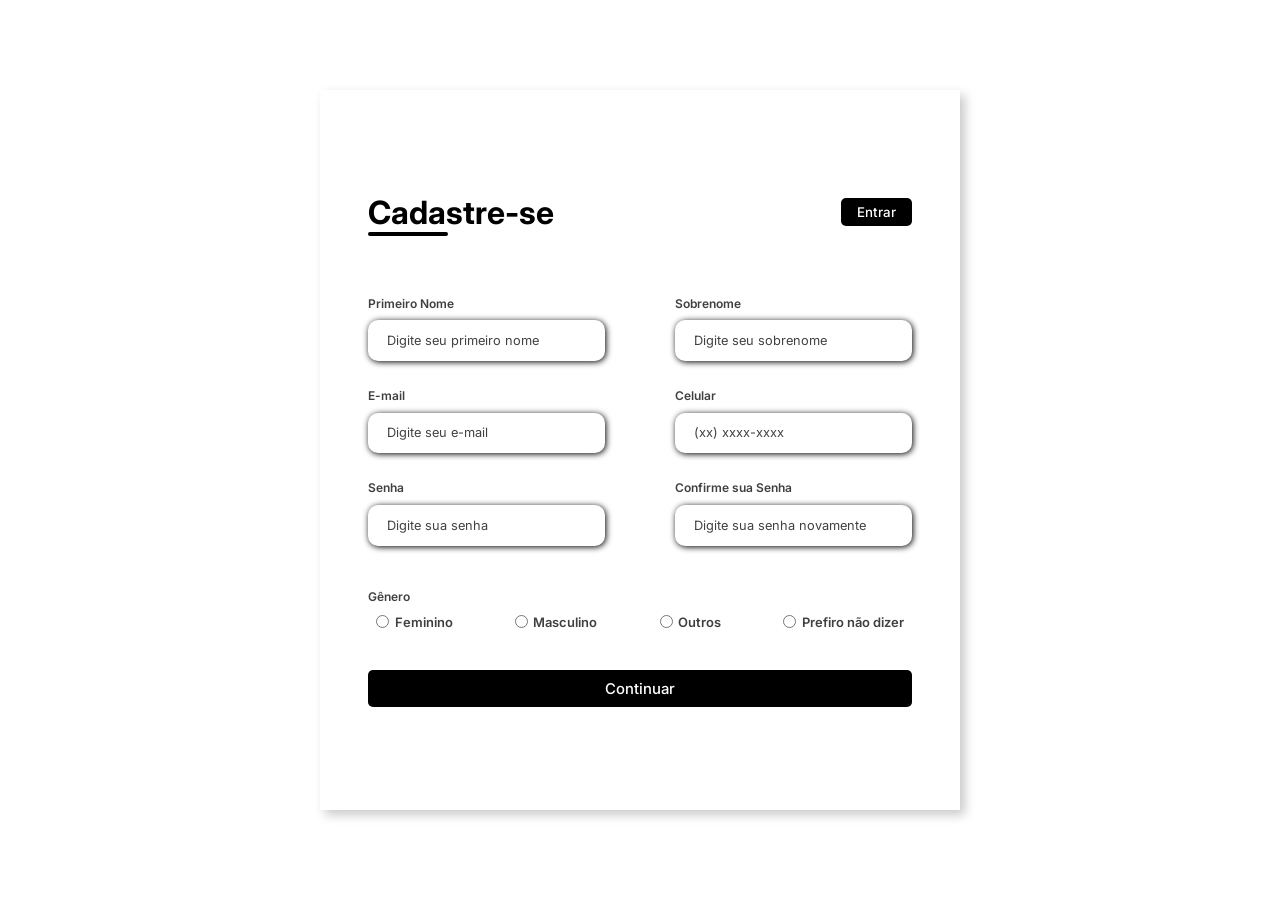
==== formulario.html @ 81097049 "att final" ====
<!DOCTYPE html>
<html lang="pt-br">

<head>
    <meta charset="UTF-8">
    <meta http-equiv="X-UA-Compatible" content="IE=edge">
    <meta name="viewport" content="width=device-width, initial-scale=1.0">
    <link rel="stylesheet" href="./styles/formulario.css">
    <link rel="stylesheet" href="assets/css/style.css">
    <title>Formulário</title>
</head>

<body>
    <div class="container">
        <div class="form-image">
            <img src="/pictures/undraw_building-a-website_1wrp.svg" alt="">
        </div>
        <div class="form">
            <form action="#">
                <div class="form-header">
                    <div class="title">
                        <h1>Cadastre-se</h1>
                    </div>
                    <div class="login-button">
                        <button><a href="index.html">Entrar</a></button>
                    </div>
                </div>

                <div class="input-group">
                    <div class="input-box">
                        <label for="firstname">Primeiro Nome</label>
                        <input id="firstname" type="text" name="firstname" placeholder="Digite seu primeiro nome"
                            required>
                    </div>

                    <div class="input-box">
                        <label for="lastname">Sobrenome</label>
                        <input id="lastname" type="text" name="lastname" placeholder="Digite seu sobrenome" required>
                    </div>
                    <div class="input-box">
                        <label for="email">E-mail</label>
                        <input id="email" type="email" name="email" placeholder="Digite seu e-mail" required>
                    </div>

                    <div class="input-box">
                        <label for="number">Celular</label>
                        <input id="number" type="tel" name="number" placeholder="(xx) xxxx-xxxx" required>
                    </div>

                    <div class="input-box">
                        <label for="password">Senha</label>
                        <input id="password" type="password" name="password" placeholder="Digite sua senha" required>
                    </div>


                    <div class="input-box">
                        <label for="confirmPassword">Confirme sua Senha</label>
                        <input id="confirmPassword" type="password" name="confirmPassword"
                            placeholder="Digite sua senha novamente" required>
                    </div>

                </div>

                <div class="gender-inputs">
                    <div class="gender-title">
                        <h6>Gênero</h6>
                    </div>

                    <div class="gender-group">
                        <div class="gender-input">
                            <input id="female" type="radio" name="gender">
                            <label for="female">Feminino</label>
                        </div>

                        <div class="gender-input">
                            <input id="male" type="radio" name="gender">
                            <label for="male">Masculino</label>
                        </div>

                        <div class="gender-input">
                            <input id="others" type="radio" name="gender">
                            <label for="others">Outros</label>
                        </div>

                        <div class="gender-input">
                            <input id="none" type="radio" name="gender">
                            <label for="none">Prefiro não dizer</label>
                        </div>
                    </div>
                </div>

                <div class="continue-button">
                    <button type="button" id="continueButton"><a href="index.html">Continuar</a> </button>
                </div>
            </form>
        </div>
    </div>
    <script src="scripts/formulario.js"></script>
</body>

</html>
---- styles/formulario.css ----
@import url('https://fonts.googleapis.com/css2?family=Inter:wght@200;300;400;500&family=Open+Sans:wght@300;400;500;600&display=swap');
* {
    padding: 0;
    margin: 0;
    box-sizing: border-box;
    font-family: 'Inter', sans-serif;
}

body {
    width: 100%;
    height: 100vh;
    display: flex;
    justify-content: center;
    align-items: center;
    background: #fff;
}

.container {
    width: 80%;
    height: 80vh;
    display: flex;
    box-shadow: 5px 5px 10px rgba(0, 0, 0, 0.212);
}

.form-image {
    width: 50%;
    display: flex;
    justify-content: center;
    align-items: center;
    background-color: #fde3a7d7;
    padding: 1rem;
}

.form-image img {
    width: 31rem;
}

.form {
    width: 50%;
    display: flex;
    flex-direction: column;
    justify-content: center;
    align-items: center;
    background-color: #fff;
    padding: 3rem;
}

.form-header {
    margin-bottom: 3rem;
    display: flex;
    justify-content: space-between;
}

.login-button {
    display: flex;
    align-items: center;
}

.login-button button {
    border: none;
    background-color: #000;
    padding: 0.4rem 1rem;
    border-radius: 5px;
    cursor: pointer;
}

.login-button button:hover {
    background-color: #000;
}

.login-button button a {
    text-decoration: none;
    font-weight: 500;
    color: #fff;
}

.form-header h1::after {
    content: '';
    display: block;
    width: 5rem;
    height: 0.3rem;
    background-color: #000;
    margin: 0 auto;
    position: absolute;
    border-radius: 10px;
}

.input-group {
    display: flex;
    flex-wrap: wrap;
    justify-content: space-between;
    padding: 1rem 0;
}

.input-box {
    display: flex;
    flex-direction: column;
    margin-bottom: 1.1rem;
}

.input-box input {
    margin: 0.6rem 0;
    padding: 0.8rem 1.2rem;
    border: none;
    border-radius: 10px;
    box-shadow: 1px 1px 6px #000;
    font-size: 0.8rem;
}

.input-box input:hover {
    background-color: #eeeeee75;
}

.input-box input:focus-visible {
    outline: 1px solid #6c63ff;
}

.input-box label,
.gender-title h6 {
    font-size: 0.75rem;
    font-weight: 600;
    color: #000000c0;
}

.input-box input::placeholder {
    color: #000000be;
}

.gender-group {
    display: flex;
    justify-content: space-between;
    margin-top: 0.62rem;
    padding: 0 .5rem;
}

.gender-input {
    display: flex;
    align-items: center;
}

.gender-input input {
    margin-right: 0.35rem;
}

.gender-input label {
    font-size: 0.81rem;
    font-weight: 600;
    color: #000000c0;
}

.continue-button button {
    width: 100%;
    margin-top: 2.5rem;
    border: none;
    background-color: #000;
    padding: 0.62rem;
    border-radius: 5px;
    cursor: pointer;
}

.continue-button button:hover {
    background-color: #333;
}

.continue-button button a {
    text-decoration: none;
    font-size: 0.93rem;
    font-weight: 500;
    color: #fff;
}

@media screen and (max-width: 1330px) {
    .form-image {
        display: none;
    }
    .container {
        width: 50%;
    }
    .form {
        width: 100%;
    }
}

@media screen and (max-width: 1064px) {
    .container {
        width: 90%;
        height: auto;
    }
    .input-group {
        flex-direction: column;
        z-index: 5;
        padding-right: 5rem;
        max-height: 10rem;
        overflow-y: scroll;
        flex-wrap: nowrap;
    }
    .gender-inputs {
        margin-top: 2rem;
    }
    .gender-group {
        flex-direction: column;
    }
    .gender-title h6 {
        margin: 0;
    }
    .gender-input {
        margin-top: 0.5rem;
    }
}
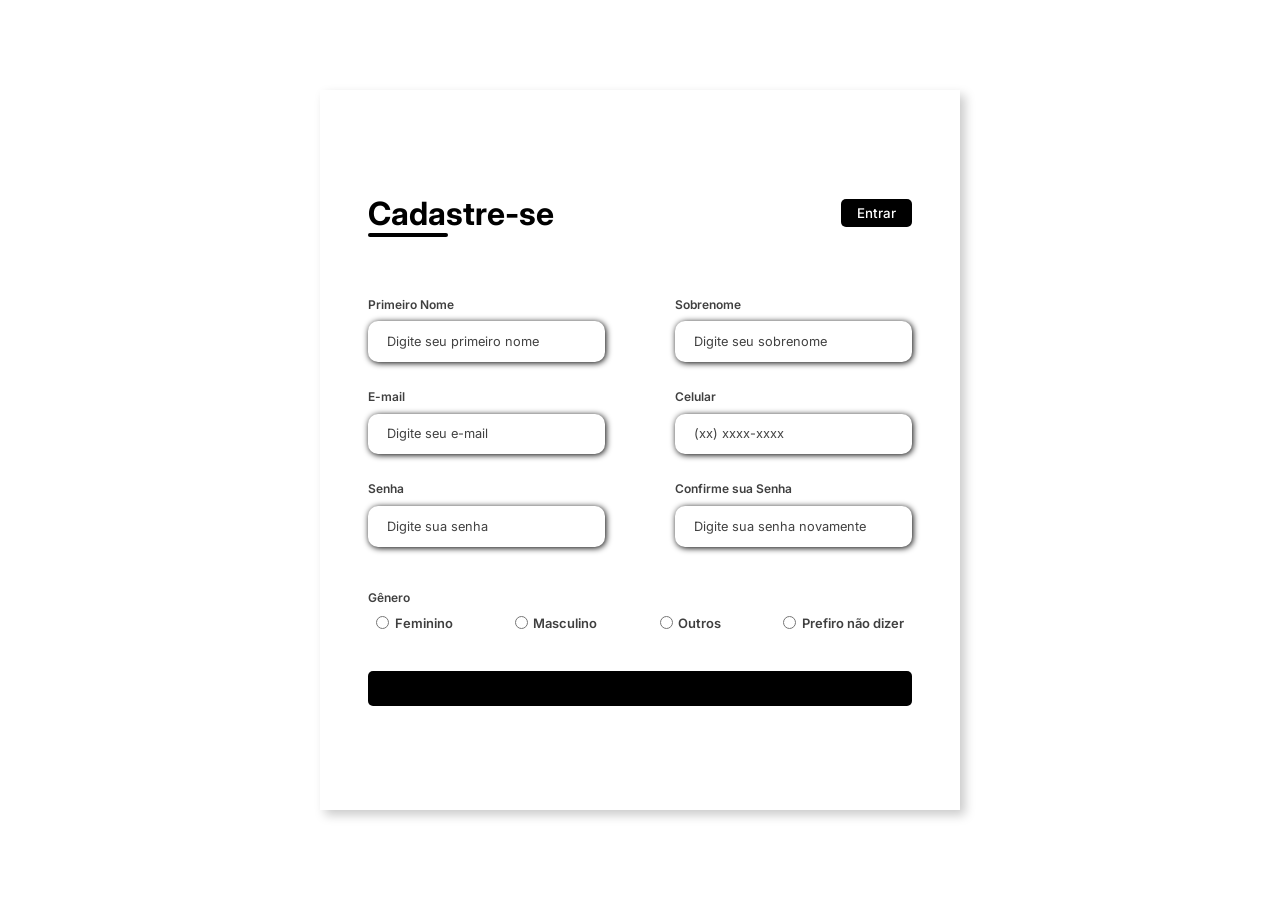
==== commit 68b88338: "correção formulario method post" ====
--- a/formulario.html
+++ b/formulario.html
@@ -7,6 +7,7 @@
     <meta name="viewport" content="width=device-width, initial-scale=1.0">
     <link rel="stylesheet" href="./styles/formulario.css">
     <link rel="stylesheet" href="assets/css/style.css">
+    <link rel="icon" href="./pictures/logo.png" type="image/x-icon">
     <title>Formulário</title>
 </head>
 
@@ -16,16 +17,19 @@
             <img src="/pictures/undraw_building-a-website_1wrp.svg" alt="">
         </div>
         <div class="form">
-            <form action="#">
+            <!-- Formulário de cadastro -->
+            <form action="/cadastro" method="post">
                 <div class="form-header">
                     <div class="title">
                         <h1>Cadastre-se</h1>
                     </div>
                     <div class="login-button">
+                        <!-- Botão para página de login -->
                         <button><a href="index.html">Entrar</a></button>
                     </div>
                 </div>
 
+                <!-- Grupo de inputs -->
                 <div class="input-group">
                     <div class="input-box">
                         <label for="firstname">Primeiro Nome</label>
@@ -52,15 +56,14 @@
                         <input id="password" type="password" name="password" placeholder="Digite sua senha" required>
                     </div>
 
-
                     <div class="input-box">
                         <label for="confirmPassword">Confirme sua Senha</label>
                         <input id="confirmPassword" type="password" name="confirmPassword"
                             placeholder="Digite sua senha novamente" required>
                     </div>
-
                 </div>
 
+                <!-- Seleção de gênero -->
                 <div class="gender-inputs">
                     <div class="gender-title">
                         <h6>Gênero</h6>
@@ -89,8 +92,9 @@
                     </div>
                 </div>
 
+                <!-- Botão de continuar -->
                 <div class="continue-button">
-                    <button type="button" id="continueButton"><a href="index.html">Continuar</a> </button>
+                    <button type="submit" id="continueButton">Continuar</button>
                 </div>
             </form>
         </div>
